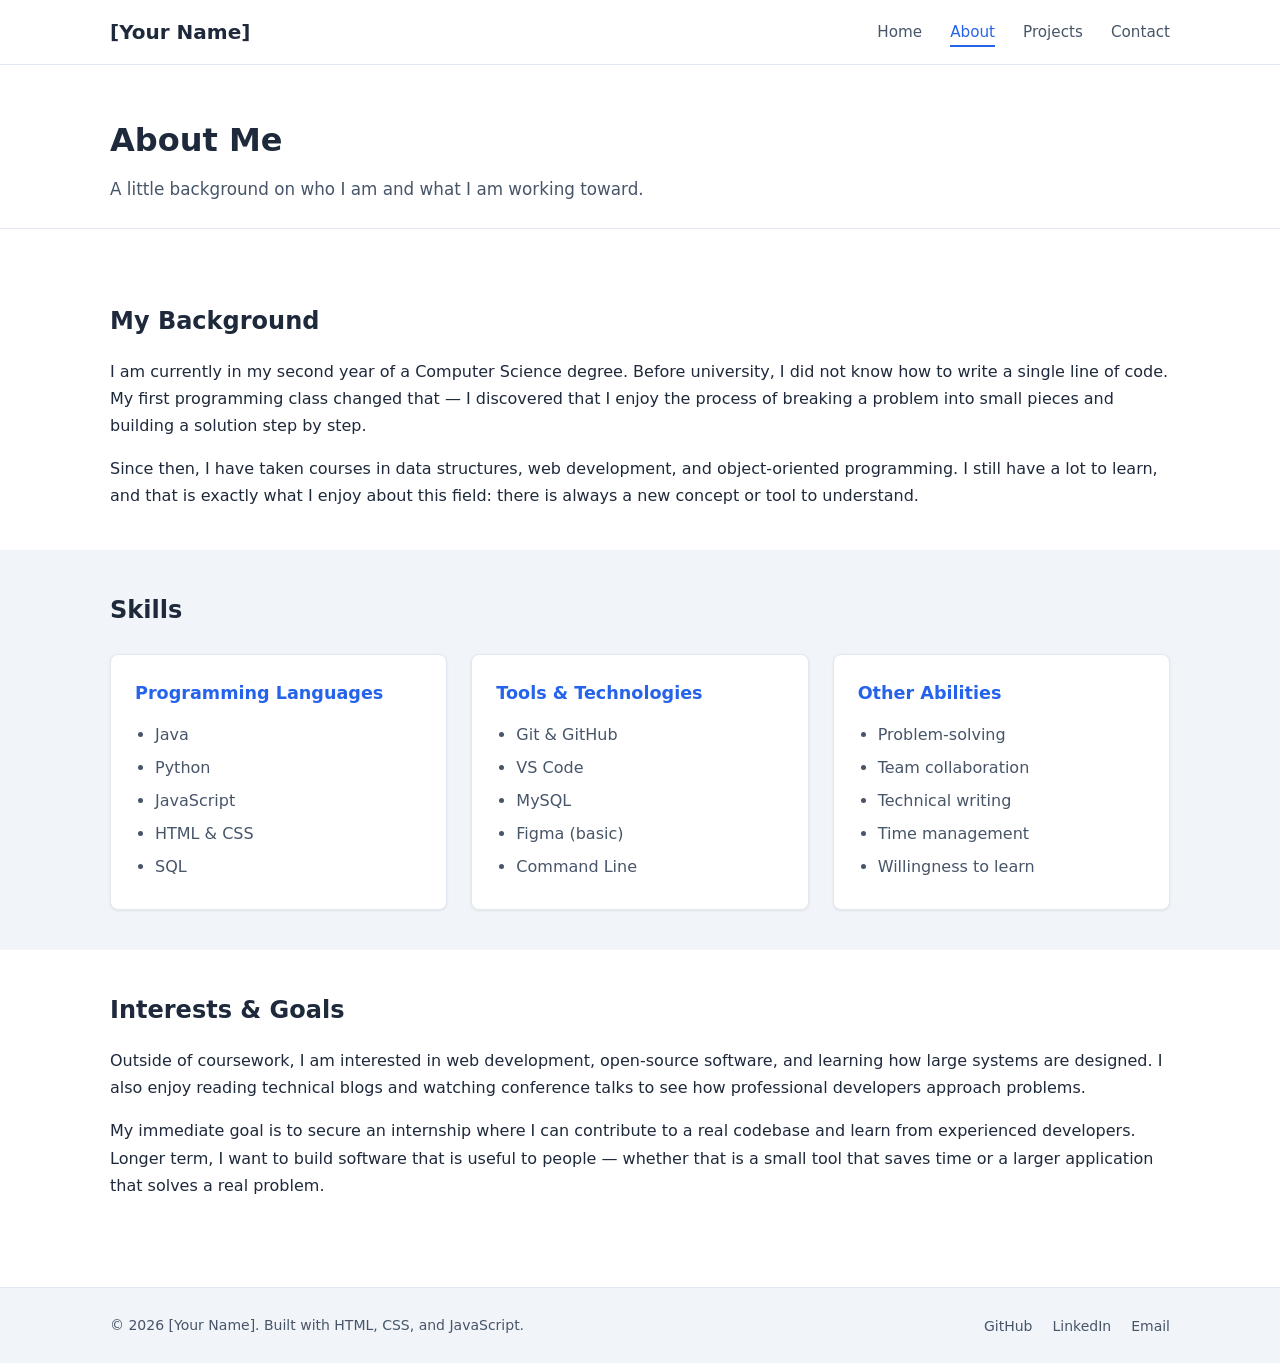
==== about.html @ 4edfe3b9 "Initial Commit" ====
<!DOCTYPE html>
<html lang="en">
<head>
  <meta charset="UTF-8">
  <meta name="viewport" content="width=device-width, initial-scale=1.0">
  <meta name="description" content="Learn about [Your Name], a second-year Computer Science student: background, skills, interests, and goals.">
  <title>About | [Your Name]</title>
  <link rel="stylesheet" href="css/style.css">
</head>
<body>

  <a class="skip-link" href="#main-content">Skip to main content</a>

  <header class="site-header">
    <div class="container header-inner">
      <a href="index.html" class="logo">[Your Name]</a>
      <button class="nav-toggle" aria-label="Open navigation menu" aria-expanded="false" aria-controls="primary-nav">
        <span class="hamburger"></span>
      </button>
      <nav id="primary-nav" class="site-nav" aria-label="Primary navigation">
        <ul class="nav-list">
          <li><a href="index.html" class="nav-link">Home</a></li>
          <li><a href="about.html" class="nav-link active" aria-current="page">About</a></li>
          <li><a href="projects.html" class="nav-link">Projects</a></li>
          <li><a href="contact.html" class="nav-link">Contact</a></li>
        </ul>
      </nav>
    </div>
  </header>

  <main id="main-content">

    <section class="page-header">
      <div class="container">
        <h1>About Me</h1>
        <p class="page-subtitle">A little background on who I am and what I am working toward.</p>
      </div>
    </section>

    <section class="section">
      <div class="container">
        <h2>My Background</h2>
        <p>
          I am currently in my second year of a Computer Science degree. Before
          university, I did not know how to write a single line of code. My first
          programming class changed that — I discovered that I enjoy the process
          of breaking a problem into small pieces and building a solution step by
          step.
        </p>
        <p>
          Since then, I have taken courses in data structures, web development,
          and object-oriented programming. I still have a lot to learn, and that
          is exactly what I enjoy about this field: there is always a new concept
          or tool to understand.
        </p>
      </div>
    </section>

    <section class="section section-alt">
      <div class="container">
        <h2>Skills</h2>

        <div class="skills-grid">
          <div class="skill-card">
            <h3>Programming Languages</h3>
            <ul>
              <li>Java</li>
              <li>Python</li>
              <li>JavaScript</li>
              <li>HTML &amp; CSS</li>
              <li>SQL</li>
            </ul>
          </div>

          <div class="skill-card">
            <h3>Tools &amp; Technologies</h3>
            <ul>
              <li>Git &amp; GitHub</li>
              <li>VS Code</li>
              <li>MySQL</li>
              <li>Figma (basic)</li>
              <li>Command Line</li>
            </ul>
          </div>

          <div class="skill-card">
            <h3>Other Abilities</h3>
            <ul>
              <li>Problem-solving</li>
              <li>Team collaboration</li>
              <li>Technical writing</li>
              <li>Time management</li>
              <li>Willingness to learn</li>
            </ul>
          </div>
        </div>
      </div>
    </section>

    <section class="section">
      <div class="container">
        <h2>Interests &amp; Goals</h2>
        <p>
          Outside of coursework, I am interested in web development, open-source
          software, and learning how large systems are designed. I also enjoy
          reading technical blogs and watching conference talks to see how
          professional developers approach problems.
        </p>
        <p>
          My immediate goal is to secure an internship where I can contribute to
          a real codebase and learn from experienced developers. Longer term, I
          want to build software that is useful to people — whether that is a
          small tool that saves time or a larger application that solves a real
          problem.
        </p>
      </div>
    </section>

  </main>

  <footer class="site-footer">
    <div class="container footer-inner">
      <p>&copy; 2026 [Your Name]. Built with HTML, CSS, and JavaScript.</p>
      <ul class="footer-links">
        <li><a href="https://github.com/YOUR-USERNAME" target="_blank" rel="noopener">GitHub</a></li>
        <li><a href="https://www.linkedin.com/in/YOUR-PROFILE" target="_blank" rel="noopener">LinkedIn</a></li>
        <li><a href="mailto:your.email@example.com">Email</a></li>
      </ul>
    </div>
  </footer>

  <script src="js/script.js"></script>
</body>
</html>
---- css/style.css ----
/* ============================================================
   CUSTOM PROPERTIES (VARIABLES)
   ============================================================ */
:root {
  --color-accent: #2563eb;
  --color-accent-hover: #1d4ed8;
  --color-text: #1e293b;
  --color-text-light: #475569;
  --color-bg: #ffffff;
  --color-bg-alt: #f1f5f9;
  --color-border: #e2e8f0;
  --color-error: #dc2626;

  --font-family: 'Segoe UI', system-ui, -apple-system, sans-serif;
  --max-width: 1100px;
  --spacing: 1.5rem;
  --radius: 8px;
  --shadow: 0 1px 3px rgba(0, 0, 0, 0.08);
}

/* ============================================================
   RESET & BASE
   ============================================================ */
*,
*::before,
*::after {
  box-sizing: border-box;
  margin: 0;
  padding: 0;
}

html {
  scroll-behavior: smooth;
}

body {
  font-family: var(--font-family);
  font-size: 1rem;
  line-height: 1.7;
  color: var(--color-text);
  background-color: var(--color-bg);
}

img {
  max-width: 100%;
  height: auto;
  display: block;
}

a {
  color: var(--color-accent);
  text-decoration: none;
}

a:hover {
  text-decoration: underline;
}

ul {
  list-style: none;
}

/* ============================================================
   UTILITY: SKIP LINK
   ============================================================ */
.skip-link {
  position: absolute;
  top: -100%;
  left: 0;
  background: var(--color-accent);
  color: #fff;
  padding: 0.75rem 1rem;
  z-index: 999;
  font-weight: 600;
}

.skip-link:focus {
  top: 0;
}

/* ============================================================
   UTILITY: CONTAINER
   ============================================================ */
.container {
  width: 100%;
  max-width: var(--max-width);
  margin: 0 auto;
  padding: 0 1.25rem;
}

/* ============================================================
   HEADER & NAVIGATION
   ============================================================ */
.site-header {
  background: var(--color-bg);
  border-bottom: 1px solid var(--color-border);
  position: sticky;
  top: 0;
  z-index: 100;
}

.header-inner {
  display: flex;
  align-items: center;
  justify-content: space-between;
  min-height: 64px;
}

.logo {
  font-size: 1.25rem;
  font-weight: 700;
  color: var(--color-text);
}

.logo:hover {
  text-decoration: none;
  color: var(--color-accent);
}

/* --- Hamburger button (hidden on desktop) --- */
.nav-toggle {
  display: none;
  background: none;
  border: none;
  cursor: pointer;
  padding: 0.5rem;
  z-index: 110;
}

.hamburger,
.hamburger::before,
.hamburger::after {
  display: block;
  width: 24px;
  height: 2px;
  background: var(--color-text);
  transition: transform 0.3s ease, opacity 0.3s ease;
}

.hamburger {
  position: relative;
}

.hamburger::before,
.hamburger::after {
  content: '';
  position: absolute;
  left: 0;
}

.hamburger::before { top: -7px; }
.hamburger::after  { top: 7px; }

/* Hamburger to X animation */
.nav-toggle[aria-expanded="true"] .hamburger {
  background: transparent;
}

.nav-toggle[aria-expanded="true"] .hamburger::before {
  transform: rotate(45deg);
  top: 0;
}

.nav-toggle[aria-expanded="true"] .hamburger::after {
  transform: rotate(-45deg);
  top: 0;
}

/* --- Navigation list (desktop) --- */
.nav-list {
  display: flex;
  gap: 1.75rem;
  align-items: center;
}

.nav-link {
  font-size: 0.95rem;
  font-weight: 500;
  color: var(--color-text-light);
  padding: 0.25rem 0;
  border-bottom: 2px solid transparent;
  transition: color 0.2s, border-color 0.2s;
}

.nav-link:hover,
.nav-link.active {
  color: var(--color-accent);
  border-bottom-color: var(--color-accent);
  text-decoration: none;
}

.nav-link[aria-current="page"] {
  color: var(--color-accent);
  border-bottom-color: var(--color-accent);
}

/* ============================================================
   MOBILE NAVIGATION (max-width: 768px)
   ============================================================ */
@media (max-width: 768px) {
  .nav-toggle {
    display: block;
  }

  .site-nav {
    position: fixed;
    inset: 0;
    background: var(--color-bg);
    padding: 5rem 2rem 2rem;
    transform: translateY(-100%);
    opacity: 0;
    visibility: hidden;
    transition: transform 0.35s ease, opacity 0.35s ease, visibility 0.35s ease;
    z-index: 105;
  }

  .site-nav.is-open {
    transform: translateY(0);
    opacity: 1;
    visibility: visible;
  }

  .nav-list {
    flex-direction: column;
    gap: 1.25rem;
    align-items: flex-start;
  }

  .nav-link {
    font-size: 1.25rem;
    padding: 0.5rem 0;
  }
}

/* ============================================================
   BUTTONS
   ============================================================ */
.btn {
  display: inline-block;
  padding: 0.7rem 1.5rem;
  border-radius: var(--radius);
  font-size: 0.95rem;
  font-weight: 600;
  text-align: center;
  cursor: pointer;
  border: 2px solid transparent;
  transition: background 0.2s, color 0.2s, border-color 0.2s;
}

.btn:hover {
  text-decoration: none;
}

.btn-primary {
  background: var(--color-accent);
  color: #fff;
}

.btn-primary:hover {
  background: var(--color-accent-hover);
}

.btn-secondary {
  background: transparent;
  color: var(--color-accent);
  border-color: var(--color-accent);
}

.btn-secondary:hover {
  background: var(--color-accent);
  color: #fff;
}

.btn-small {
  padding: 0.5rem 1rem;
  font-size: 0.875rem;
}

.btn-full {
  width: 100%;
}

/* ============================================================
   HERO (HOME PAGE)
   ============================================================ */
.hero {
  padding: 4rem 0;
}

.hero-inner {
  display: flex;
  align-items: center;
  gap: 3rem;
}

.hero-text {
  flex: 1;
}

.hero-text h1 {
  font-size: 2.5rem;
  line-height: 1.2;
  margin-bottom: 0.5rem;
}

.tagline {
  font-size: 1.15rem;
  color: var(--color-accent);
  font-weight: 600;
  margin-bottom: 1.25rem;
}

.intro {
  color: var(--color-text-light);
  margin-bottom: 2rem;
  max-width: 55ch;
}

.hero-actions {
  display: flex;
  gap: 1rem;
  flex-wrap: wrap;
}

.hero-image {
  flex-shrink: 0;
}

.hero-image img {
  width: 200px;
  height: 200px;
  border-radius: 50%;
  object-fit: cover;
  border: 4px solid var(--color-border);
}

/* ============================================================
   PAGE HEADER (INNER PAGES)
   ============================================================ */
.page-header {
  padding: 3rem 0 1.5rem;
  border-bottom: 1px solid var(--color-border);
  margin-bottom: 2rem;
}

.page-header h1 {
  font-size: 2rem;
  margin-bottom: 0.5rem;
}

.page-subtitle {
  color: var(--color-text-light);
  font-size: 1.05rem;
}

/* ============================================================
   SECTIONS
   ============================================================ */
.section {
  padding: 2.5rem 0;
}

.section-alt {
  background: var(--color-bg-alt);
}

.section h2 {
  font-size: 1.5rem;
  margin-bottom: 1rem;
}

.section p + p {
  margin-top: 1rem;
}

/* ============================================================
   SKILLS GRID (ABOUT PAGE)
   ============================================================ */
.skills-grid {
  display: grid;
  grid-template-columns: repeat(auto-fit, minmax(250px, 1fr));
  gap: 1.5rem;
  margin-top: 1.5rem;
}

.skill-card {
  background: var(--color-bg);
  border: 1px solid var(--color-border);
  border-radius: var(--radius);
  padding: 1.5rem;
  box-shadow: var(--shadow);
}

.skill-card h3 {
  font-size: 1.1rem;
  margin-bottom: 0.75rem;
  color: var(--color-accent);
}

.skill-card ul {
  padding-left: 1.25rem;
  list-style: disc;
  color: var(--color-text-light);
}

.skill-card li {
  margin-bottom: 0.35rem;
}

/* ============================================================
   PROJECTS GRID
   ============================================================ */
.projects-grid {
  display: grid;
  grid-template-columns: repeat(auto-fit, minmax(300px, 1fr));
  gap: 1.75rem;
}

.project-card {
  background: var(--color-bg);
  border: 1px solid var(--color-border);
  border-radius: var(--radius);
  padding: 1.75rem;
  box-shadow: var(--shadow);
  display: flex;
  flex-direction: column;
  transition: box-shadow 0.2s, transform 0.2s;
}

.project-card:hover {
  box-shadow: 0 4px 12px rgba(0, 0, 0, 0.1);
  transform: translateY(-2px);
}

.project-card h2 {
  font-size: 1.25rem;
  margin-bottom: 0.75rem;
}

.project-card p {
  color: var(--color-text-light);
  font-size: 0.95rem;
  flex-grow: 1;
  margin-bottom: 1rem;
}

.project-tech {
  display: flex;
  flex-wrap: wrap;
  gap: 0.5rem;
  margin-bottom: 1.25rem;
}

.project-tech li {
  background: var(--color-bg-alt);
  border: 1px solid var(--color-border);
  border-radius: 999px;
  padding: 0.2rem 0.75rem;
  font-size: 0.8rem;
  font-weight: 500;
  color: var(--color-text-light);
}

.project-links {
  margin-top: auto;
}

/* ============================================================
   CONTACT PAGE
   ============================================================ */
.contact-layout {
  display: grid;
  grid-template-columns: 1.5fr 1fr;
  gap: 3rem;
  align-items: start;
}

.form-group {
  margin-bottom: 1.5rem;
}

.form-group label {
  display: block;
  font-weight: 600;
  margin-bottom: 0.4rem;
  font-size: 0.95rem;
}

.form-group input,
.form-group textarea {
  width: 100%;
  padding: 0.7rem 0.9rem;
  border: 1.5px solid var(--color-border);
  border-radius: var(--radius);
  font-family: inherit;
  font-size: 1rem;
  color: var(--color-text);
  background: var(--color-bg);
  transition: border-color 0.2s, box-shadow 0.2s;
}

.form-group input:focus,
.form-group textarea:focus {
  outline: none;
  border-color: var(--color-accent);
  box-shadow: 0 0 0 3px rgba(37, 99, 235, 0.15);
}

.form-group input.input-error,
.form-group textarea.input-error {
  border-color: var(--color-error);
}

.error-message {
  display: block;
  color: var(--color-error);
  font-size: 0.85rem;
  margin-top: 0.3rem;
  min-height: 1.2em;
}

.form-note {
  margin-top: 1.5rem;
  font-size: 0.875rem;
  color: var(--color-text-light);
  background: var(--color-bg-alt);
  padding: 1rem;
  border-radius: var(--radius);
  border-left: 3px solid var(--color-accent);
}

.form-note code {
  background: var(--color-border);
  padding: 0.1rem 0.3rem;
  border-radius: 3px;
  font-size: 0.85rem;
}

.contact-info h2 {
  font-size: 1.25rem;
  margin-bottom: 1rem;
}

.contact-links li {
  margin-bottom: 0.75rem;
}

.contact-links a {
  font-size: 0.95rem;
}

/* ============================================================
   FOOTER
   ============================================================ */
.site-footer {
  background: var(--color-bg-alt);
  border-top: 1px solid var(--color-border);
  padding: 1.5rem 0;
  margin-top: 3rem;
}

.footer-inner {
  display: flex;
  justify-content: space-between;
  align-items: center;
  flex-wrap: wrap;
  gap: 1rem;
}

.site-footer p {
  font-size: 0.875rem;
  color: var(--color-text-light);
}

.footer-links {
  display: flex;
  gap: 1.25rem;
}

.footer-links a {
  font-size: 0.875rem;
  color: var(--color-text-light);
}

.footer-links a:hover {
  color: var(--color-accent);
}

/* ============================================================
   RESPONSIVE: TABLET & MOBILE
   ============================================================ */
@media (max-width: 768px) {
  .hero-inner {
    flex-direction: column-reverse;
    text-align: center;
    gap: 2rem;
  }

  .hero-text h1 {
    font-size: 2rem;
  }

  .intro {
    margin-left: auto;
    margin-right: auto;
  }

  .hero-actions {
    justify-content: center;
  }

  .contact-layout {
    grid-template-columns: 1fr;
    gap: 2rem;
  }

  .footer-inner {
    flex-direction: column;
    text-align: center;
  }
}

@media (max-width: 480px) {
  .hero-text h1 {
    font-size: 1.75rem;
  }

  .projects-grid {
    grid-template-columns: 1fr;
  }

  .skills-grid {
    grid-template-columns: 1fr;
  }
}
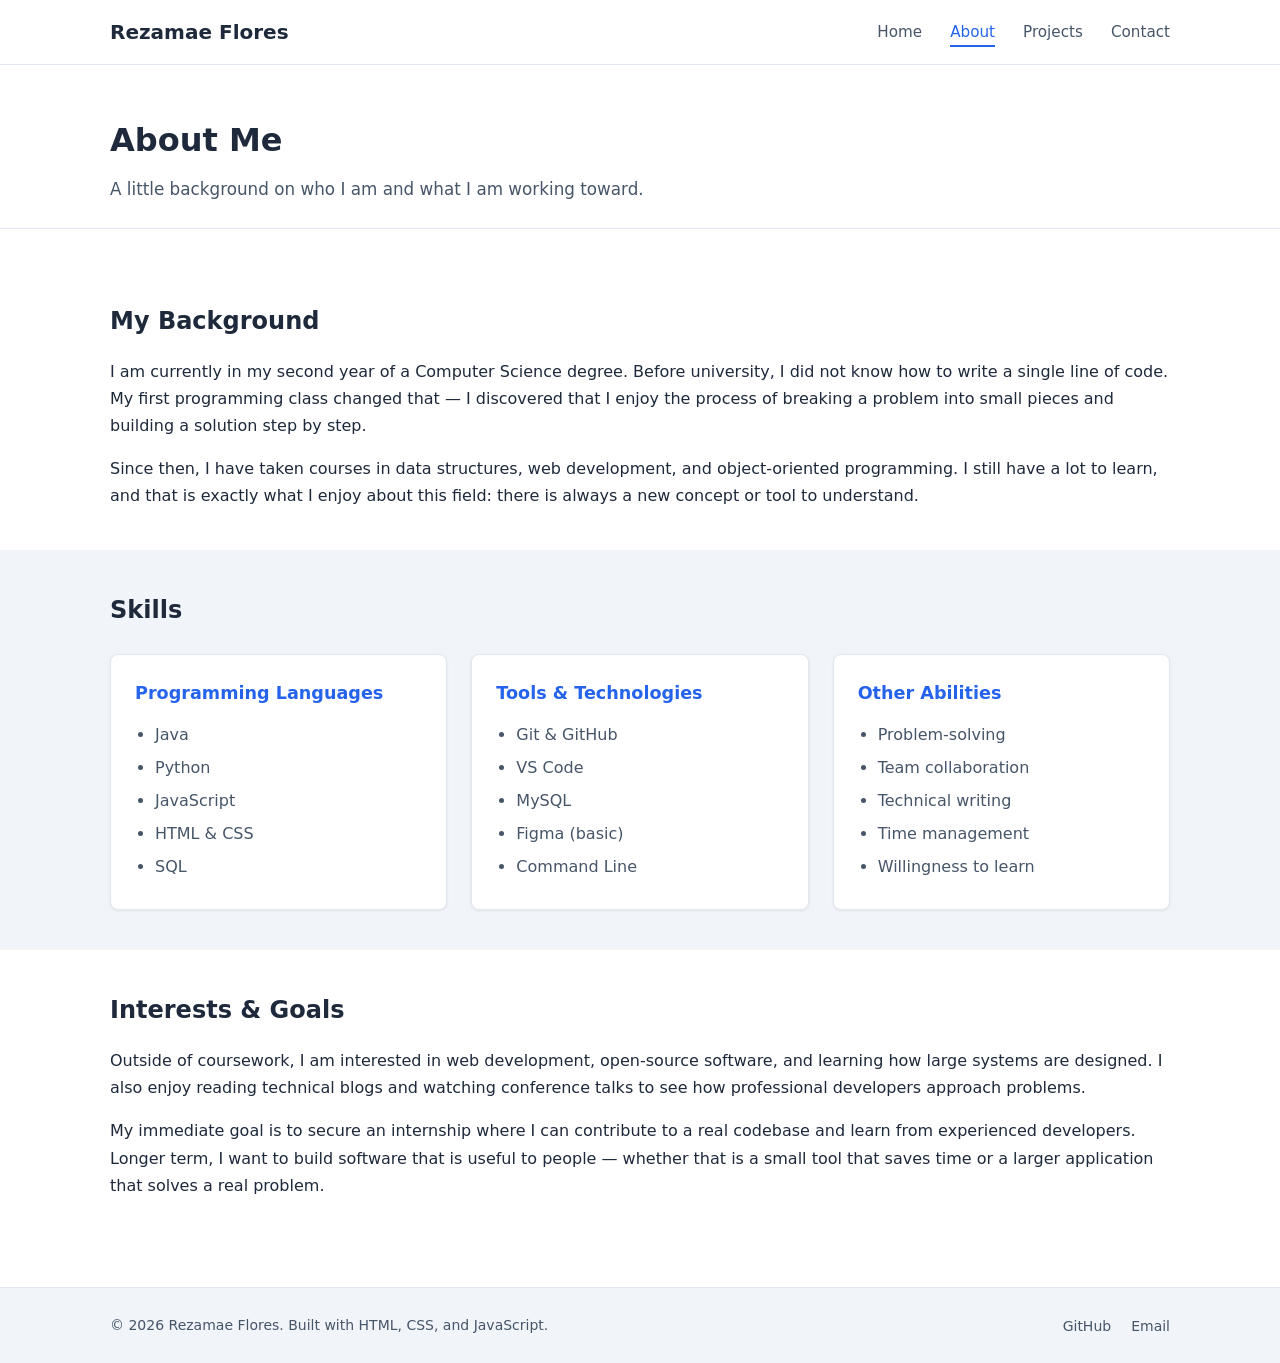
==== commit 739d3458: "Next commit" ====
--- a/about.html
+++ b/about.html
@@ -3,8 +3,8 @@
 <head>
   <meta charset="UTF-8">
   <meta name="viewport" content="width=device-width, initial-scale=1.0">
-  <meta name="description" content="Learn about [Your Name], a second-year Computer Science student: background, skills, interests, and goals.">
-  <title>About | [Your Name]</title>
+  <meta name="description" content="Learn about Rezamae Flores, a second-year Computer Science student: background, skills, interests, and goals.">
+  <title>About | Rezamae Flores</title>
   <link rel="stylesheet" href="css/style.css">
 </head>
 <body>
@@ -13,7 +13,7 @@
 
   <header class="site-header">
     <div class="container header-inner">
-      <a href="index.html" class="logo">[Your Name]</a>
+      <a href="index.html" class="logo">Rezamae Flores</a>
       <button class="nav-toggle" aria-label="Open navigation menu" aria-expanded="false" aria-controls="primary-nav">
         <span class="hamburger"></span>
       </button>
@@ -120,11 +120,10 @@
 
   <footer class="site-footer">
     <div class="container footer-inner">
-      <p>&copy; 2026 [Your Name]. Built with HTML, CSS, and JavaScript.</p>
+      <p>&copy; 2026 Rezamae Flores. Built with HTML, CSS, and JavaScript.</p>
       <ul class="footer-links">
-        <li><a href="https://github.com/YOUR-USERNAME" target="_blank" rel="noopener">GitHub</a></li>
-        <li><a href="https://www.linkedin.com/in/YOUR-PROFILE" target="_blank" rel="noopener">LinkedIn</a></li>
-        <li><a href="mailto:your.email@example.com">Email</a></li>
+        <li><a href="https://github.com/rezamaeflores690-gif" target="_blank" rel="noopener">GitHub</a></li>
+        <li><a href="mailto:rezamaeflores690@gmail.com">Email</a></li>
       </ul>
     </div>
   </footer>
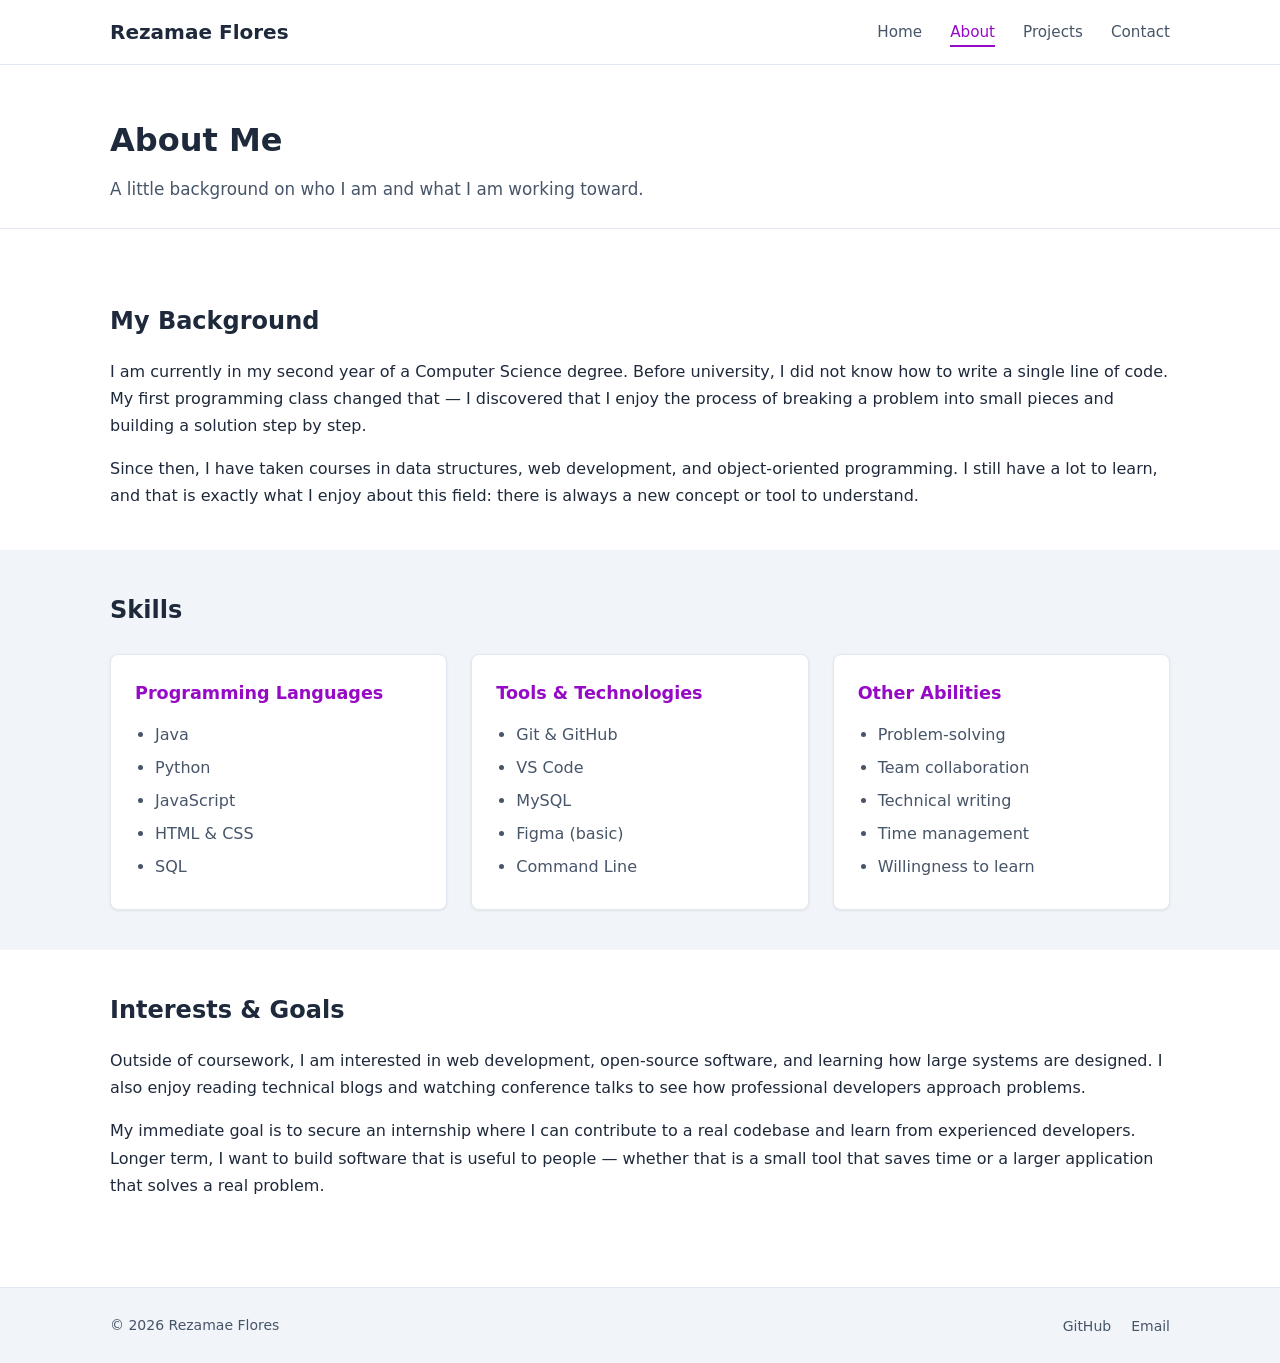
==== commit b98cb75f: "Edit the colors" ====
--- a/about.html
+++ b/about.html
@@ -120,7 +120,7 @@
 
   <footer class="site-footer">
     <div class="container footer-inner">
-      <p>&copy; 2026 Rezamae Flores. Built with HTML, CSS, and JavaScript.</p>
+      <p>&copy; 2026 Rezamae Flores</p>
       <ul class="footer-links">
         <li><a href="https://github.com/rezamaeflores690-gif" target="_blank" rel="noopener">GitHub</a></li>
         <li><a href="mailto:rezamaeflores690@gmail.com">Email</a></li>
--- a/css/style.css
+++ b/css/style.css
@@ -2,8 +2,8 @@
    CUSTOM PROPERTIES (VARIABLES)
    ============================================================ */
 :root {
-  --color-accent: #2563eb;
-  --color-accent-hover: #1d4ed8;
+  --color-accent: #960ac5;
+  --color-accent-hover: #960ac5;
   --color-text: #1e293b;
   --color-text-light: #475569;
   --color-bg: #ffffff;
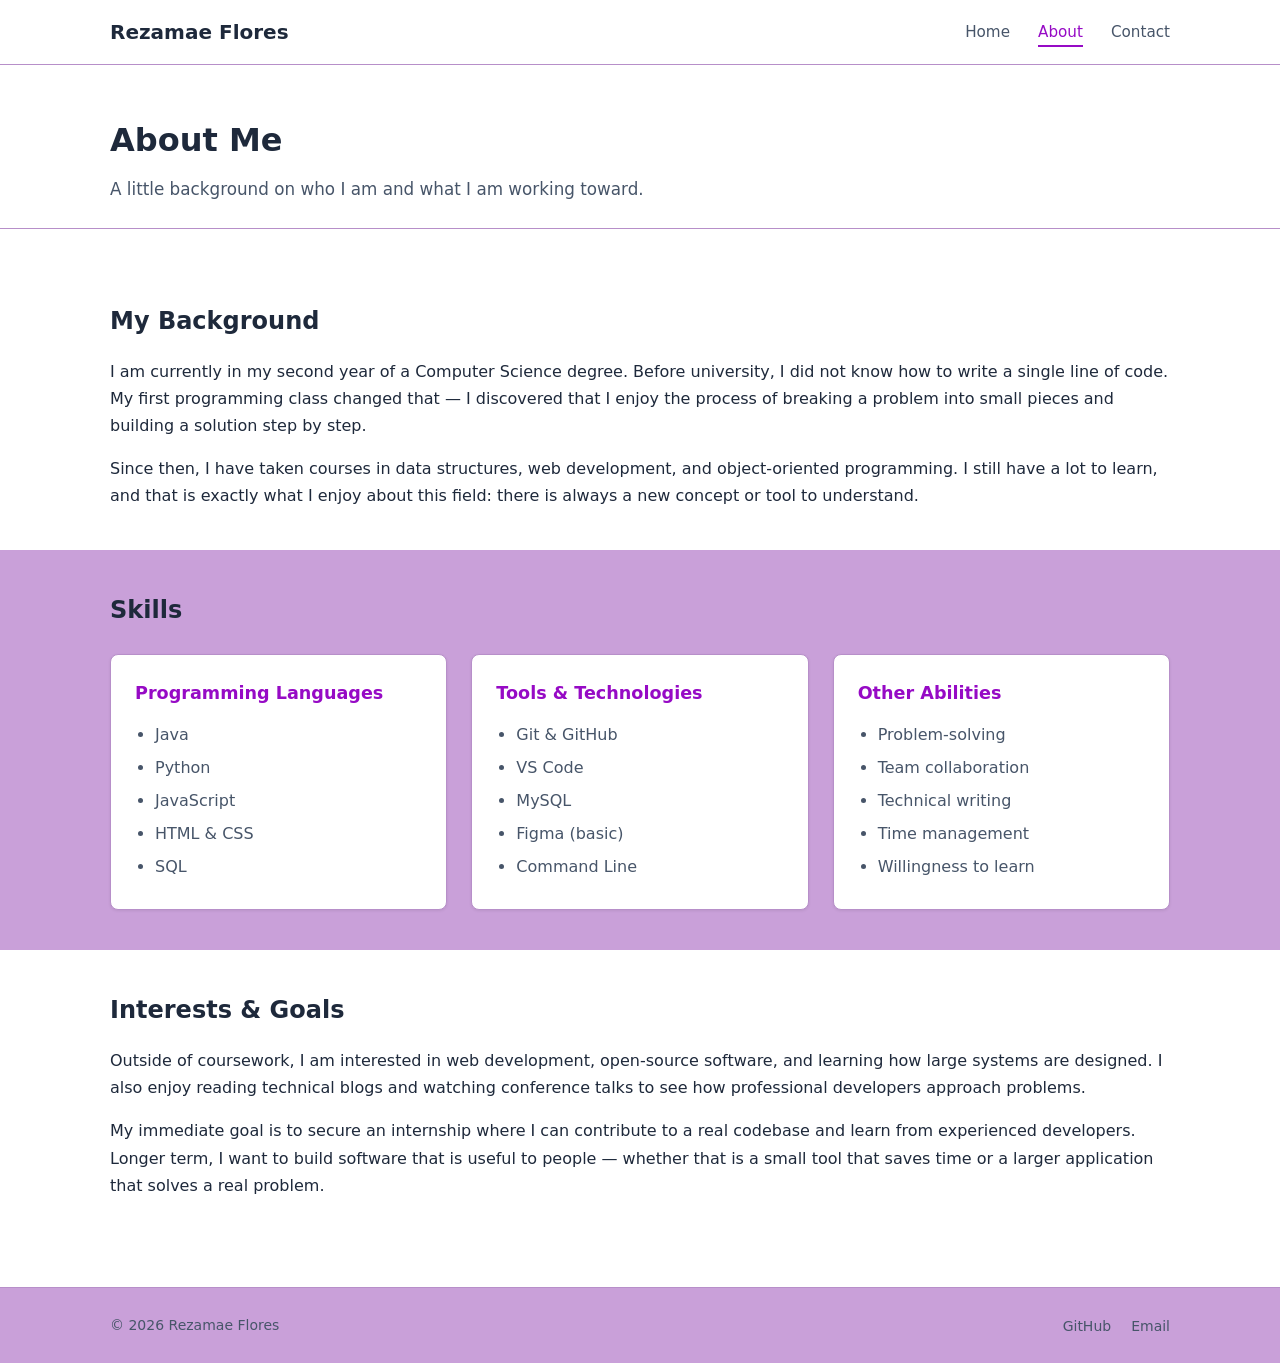
==== commit ea888b0d: "Yeah" ====
--- a/about.html
+++ b/about.html
@@ -21,7 +21,6 @@
         <ul class="nav-list">
           <li><a href="index.html" class="nav-link">Home</a></li>
           <li><a href="about.html" class="nav-link active" aria-current="page">About</a></li>
-          <li><a href="projects.html" class="nav-link">Projects</a></li>
           <li><a href="contact.html" class="nav-link">Contact</a></li>
         </ul>
       </nav>
--- a/css/style.css
+++ b/css/style.css
@@ -7,8 +7,8 @@
   --color-text: #1e293b;
   --color-text-light: #475569;
   --color-bg: #ffffff;
-  --color-bg-alt: #f1f5f9;
-  --color-border: #e2e8f0;
+  --color-bg-alt: #c9a0d9;
+  --color-border: #b78fc9;
   --color-error: #dc2626;
 
   --font-family: 'Segoe UI', system-ui, -apple-system, sans-serif;
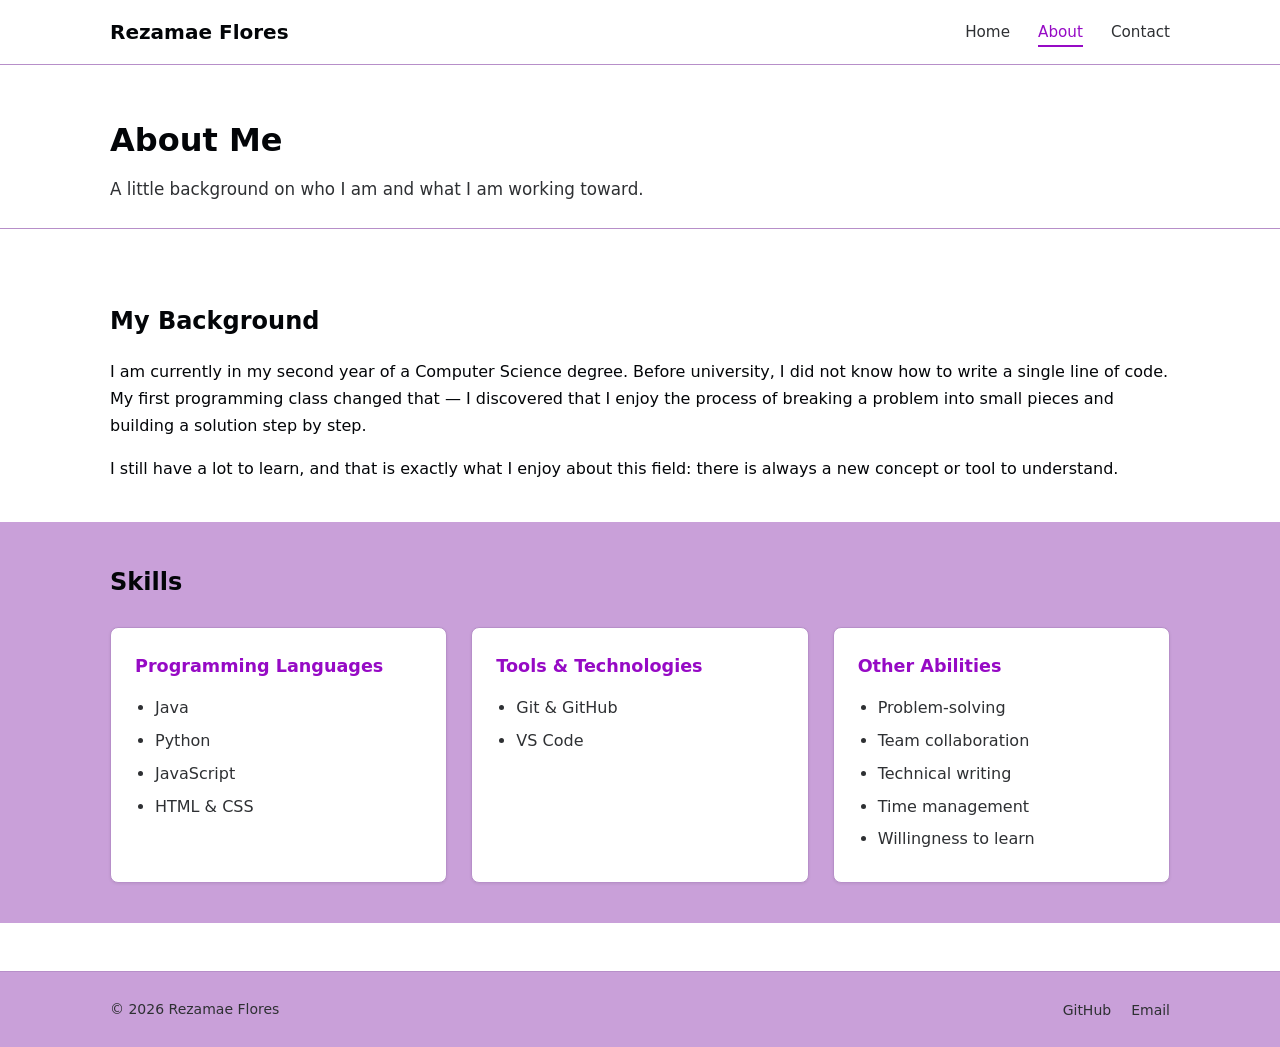
==== commit d3cc0622: "Final Edit" ====
--- a/about.html
+++ b/about.html
@@ -47,8 +47,7 @@
           step.
         </p>
         <p>
-          Since then, I have taken courses in data structures, web development,
-          and object-oriented programming. I still have a lot to learn, and that
+          I still have a lot to learn, and that
           is exactly what I enjoy about this field: there is always a new concept
           or tool to understand.
         </p>
@@ -67,7 +66,6 @@
               <li>Python</li>
               <li>JavaScript</li>
               <li>HTML &amp; CSS</li>
-              <li>SQL</li>
             </ul>
           </div>
 
@@ -76,9 +74,6 @@
             <ul>
               <li>Git &amp; GitHub</li>
               <li>VS Code</li>
-              <li>MySQL</li>
-              <li>Figma (basic)</li>
-              <li>Command Line</li>
             </ul>
           </div>
 
@@ -95,26 +90,6 @@
         </div>
       </div>
     </section>
-
-    <section class="section">
-      <div class="container">
-        <h2>Interests &amp; Goals</h2>
-        <p>
-          Outside of coursework, I am interested in web development, open-source
-          software, and learning how large systems are designed. I also enjoy
-          reading technical blogs and watching conference talks to see how
-          professional developers approach problems.
-        </p>
-        <p>
-          My immediate goal is to secure an internship where I can contribute to
-          a real codebase and learn from experienced developers. Longer term, I
-          want to build software that is useful to people — whether that is a
-          small tool that saves time or a larger application that solves a real
-          problem.
-        </p>
-      </div>
-    </section>
-
   </main>
 
   <footer class="site-footer">
--- a/css/style.css
+++ b/css/style.css
@@ -4,8 +4,8 @@
 :root {
   --color-accent: #960ac5;
   --color-accent-hover: #960ac5;
-  --color-text: #1e293b;
-  --color-text-light: #475569;
+  --color-text: #030508;
+  --color-text-light: #2e3033;
   --color-bg: #ffffff;
   --color-bg-alt: #c9a0d9;
   --color-border: #b78fc9;
